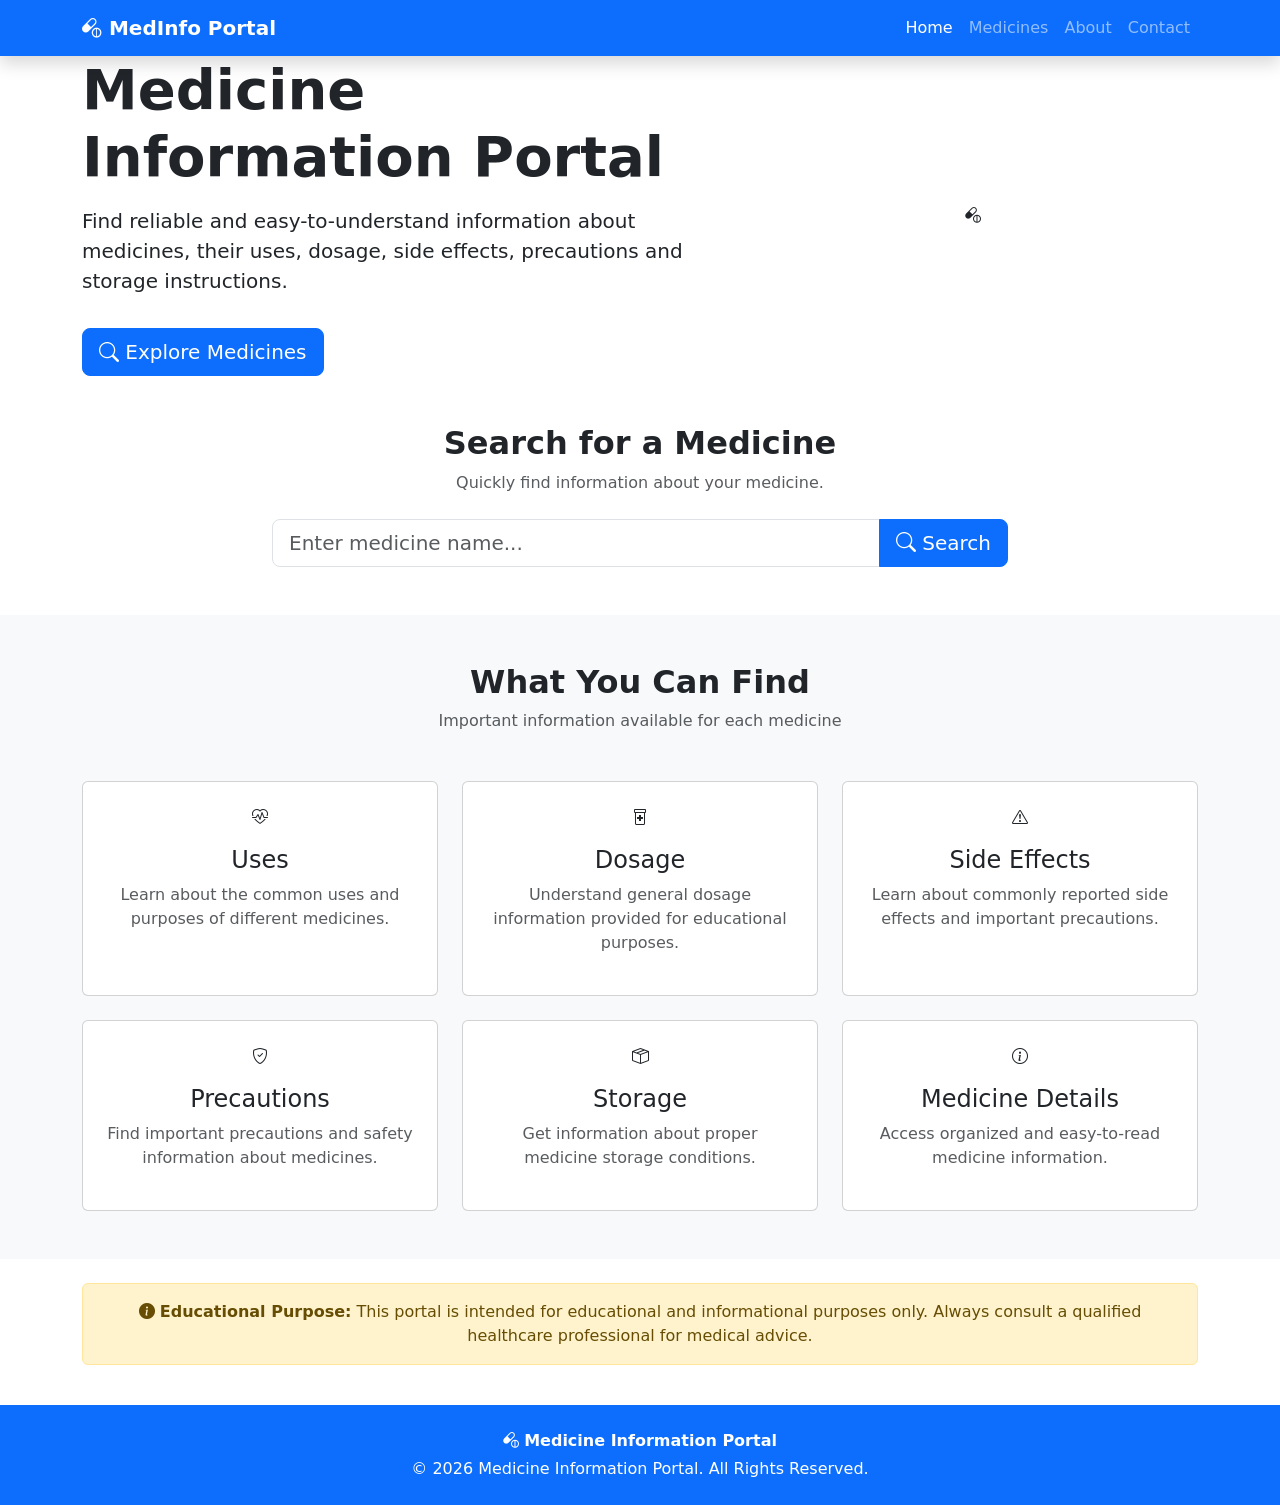
==== index.html @ e22f9d7f "Add initial HTML structure for Medicine Portal" ====
<!DOCTYPE html>
<html lang="en">
<head>
    <meta charset="UTF-8">
    <meta name="viewport" content="width=device-width, initial-scale=1.0">

    <title>Medicine Information Portal</title>

    <!-- Bootstrap CSS -->
    <link
        href="https://cdn.jsdelivr.net/npm/bootstrap@5.3.3/dist/css/bootstrap.min.css"
        rel="stylesheet">

    <!-- Bootstrap Icons -->
    <link
        rel="stylesheet"
        href="https://cdn.jsdelivr.net/npm/bootstrap-icons@1.11.3/font/bootstrap-icons.min.css">

    <!-- Custom CSS -->
    <link rel="stylesheet" href="css/style.css">
</head>

<body>

    <!-- ================= NAVBAR ================= -->
    <nav class="navbar navbar-expand-lg navbar-dark bg-primary shadow">
        <div class="container">

            <a class="navbar-brand fw-bold" href="index.html">
                <i class="bi bi-capsule-pill"></i>
                MedInfo Portal
            </a>

            <button
                class="navbar-toggler"
                type="button"
                data-bs-toggle="collapse"
                data-bs-target="#navbarMenu">

                <span class="navbar-toggler-icon"></span>
            </button>

            <div class="collapse navbar-collapse" id="navbarMenu">

                <ul class="navbar-nav ms-auto">

                    <li class="nav-item">
                        <a class="nav-link active" href="index.html">
                            Home
                        </a>
                    </li>

                    <li class="nav-item">
                        <a class="nav-link" href="medicines.html">
                            Medicines
                        </a>
                    </li>

                    <li class="nav-item">
                        <a class="nav-link" href="about.html">
                            About
                        </a>
                    </li>

                    <li class="nav-item">
                        <a class="nav-link" href="contact.html">
                            Contact
                        </a>
                    </li>

                </ul>
            </div>
        </div>
    </nav>


    <!-- ================= HERO SECTION ================= -->
    <section class="hero-section">
        <div class="container">

            <div class="row align-items-center">

                <div class="col-lg-7">

                    <h1 class="display-4 fw-bold">
                        Medicine Information Portal
                    </h1>

                    <p class="lead mt-3">
                        Find reliable and easy-to-understand information
                        about medicines, their uses, dosage, side effects,
                        precautions and storage instructions.
                    </p>

                    <a href="medicines.html" class="btn btn-primary btn-lg mt-3">
                        <i class="bi bi-search"></i>
                        Explore Medicines
                    </a>

                </div>

                <div class="col-lg-5 text-center mt-4 mt-lg-0">

                    <div class="medicine-icon">
                        <i class="bi bi-capsule-pill"></i>
                    </div>

                </div>

            </div>

        </div>
    </section>


    <!-- ================= SEARCH SECTION ================= -->
    <section class="search-section py-5">

        <div class="container">

            <div class="text-center mb-4">

                <h2 class="fw-bold">
                    Search for a Medicine
                </h2>

                <p class="text-muted">
                    Quickly find information about your medicine.
                </p>

            </div>

            <div class="row justify-content-center">

                <div class="col-md-8">

                    <div class="input-group input-group-lg">

                        <input
                            type="text"
                            id="medicineSearch"
                            class="form-control"
                            placeholder="Enter medicine name...">

                        <button
                            class="btn btn-primary"
                            onclick="searchMedicine()">

                            <i class="bi bi-search"></i>
                            Search

                        </button>

                    </div>

                </div>

            </div>

        </div>

    </section>


    <!-- ================= FEATURES ================= -->
    <section class="py-5 bg-light">

        <div class="container">

            <div class="text-center mb-5">

                <h2 class="fw-bold">
                    What You Can Find
                </h2>

                <p class="text-muted">
                    Important information available for each medicine
                </p>

            </div>


            <div class="row g-4">

                <!-- Uses -->
                <div class="col-md-4">

                    <div class="card feature-card h-100 text-center p-4">

                        <div class="feature-icon">
                            <i class="bi bi-heart-pulse"></i>
                        </div>

                        <h4 class="mt-3">
                            Uses
                        </h4>

                        <p class="text-muted">
                            Learn about the common uses and purposes
                            of different medicines.
                        </p>

                    </div>

                </div>


                <!-- Dosage -->
                <div class="col-md-4">

                    <div class="card feature-card h-100 text-center p-4">

                        <div class="feature-icon">
                            <i class="bi bi-prescription2"></i>
                        </div>

                        <h4 class="mt-3">
                            Dosage
                        </h4>

                        <p class="text-muted">
                            Understand general dosage information
                            provided for educational purposes.
                        </p>

                    </div>

                </div>


                <!-- Side Effects -->
                <div class="col-md-4">

                    <div class="card feature-card h-100 text-center p-4">

                        <div class="feature-icon">
                            <i class="bi bi-exclamation-triangle"></i>
                        </div>

                        <h4 class="mt-3">
                            Side Effects
                        </h4>

                        <p class="text-muted">
                            Learn about commonly reported side effects
                            and important precautions.
                        </p>

                    </div>

                </div>


                <!-- Precautions -->
                <div class="col-md-4">

                    <div class="card feature-card h-100 text-center p-4">

                        <div class="feature-icon">
                            <i class="bi bi-shield-check"></i>
                        </div>

                        <h4 class="mt-3">
                            Precautions
                        </h4>

                        <p class="text-muted">
                            Find important precautions and safety
                            information about medicines.
                        </p>

                    </div>

                </div>


                <!-- Storage -->
                <div class="col-md-4">

                    <div class="card feature-card h-100 text-center p-4">

                        <div class="feature-icon">
                            <i class="bi bi-box-seam"></i>
                        </div>

                        <h4 class="mt-3">
                            Storage
                        </h4>

                        <p class="text-muted">
                            Get information about proper medicine
                            storage conditions.
                        </p>

                    </div>

                </div>


                <!-- Information -->
                <div class="col-md-4">

                    <div class="card feature-card h-100 text-center p-4">

                        <div class="feature-icon">
                            <i class="bi bi-info-circle"></i>
                        </div>

                        <h4 class="mt-3">
                            Medicine Details
                        </h4>

                        <p class="text-muted">
                            Access organized and easy-to-read
                            medicine information.
                        </p>

                    </div>

                </div>

            </div>

        </div>

    </section>


    <!-- ================= DISCLAIMER ================= -->
    <section class="py-4">

        <div class="container">

            <div class="alert alert-warning text-center">

                <i class="bi bi-info-circle-fill"></i>

                <strong>Educational Purpose:</strong>
                This portal is intended for educational and informational
                purposes only. Always consult a qualified healthcare
                professional for medical advice.

            </div>

        </div>

    </section>


    <!-- ================= FOOTER ================= -->
    <footer class="bg-primary text-white text-center py-4">

        <div class="container">

            <p class="mb-1">
                <i class="bi bi-capsule-pill"></i>
                <strong>Medicine Information Portal</strong>
            </p>

            <p class="mb-0">
                © 2026 Medicine Information Portal. All Rights Reserved.
            </p>

        </div>

    </footer>


    <!-- Bootstrap JavaScript -->
    <script
        src="https://cdn.jsdelivr.net/npm/bootstrap@5.3.3/dist/js/bootstrap.bundle.min.js">
    </script>

    <!-- Custom JavaScript -->
    <script src="js/script.js"></script>

</body>
</html>
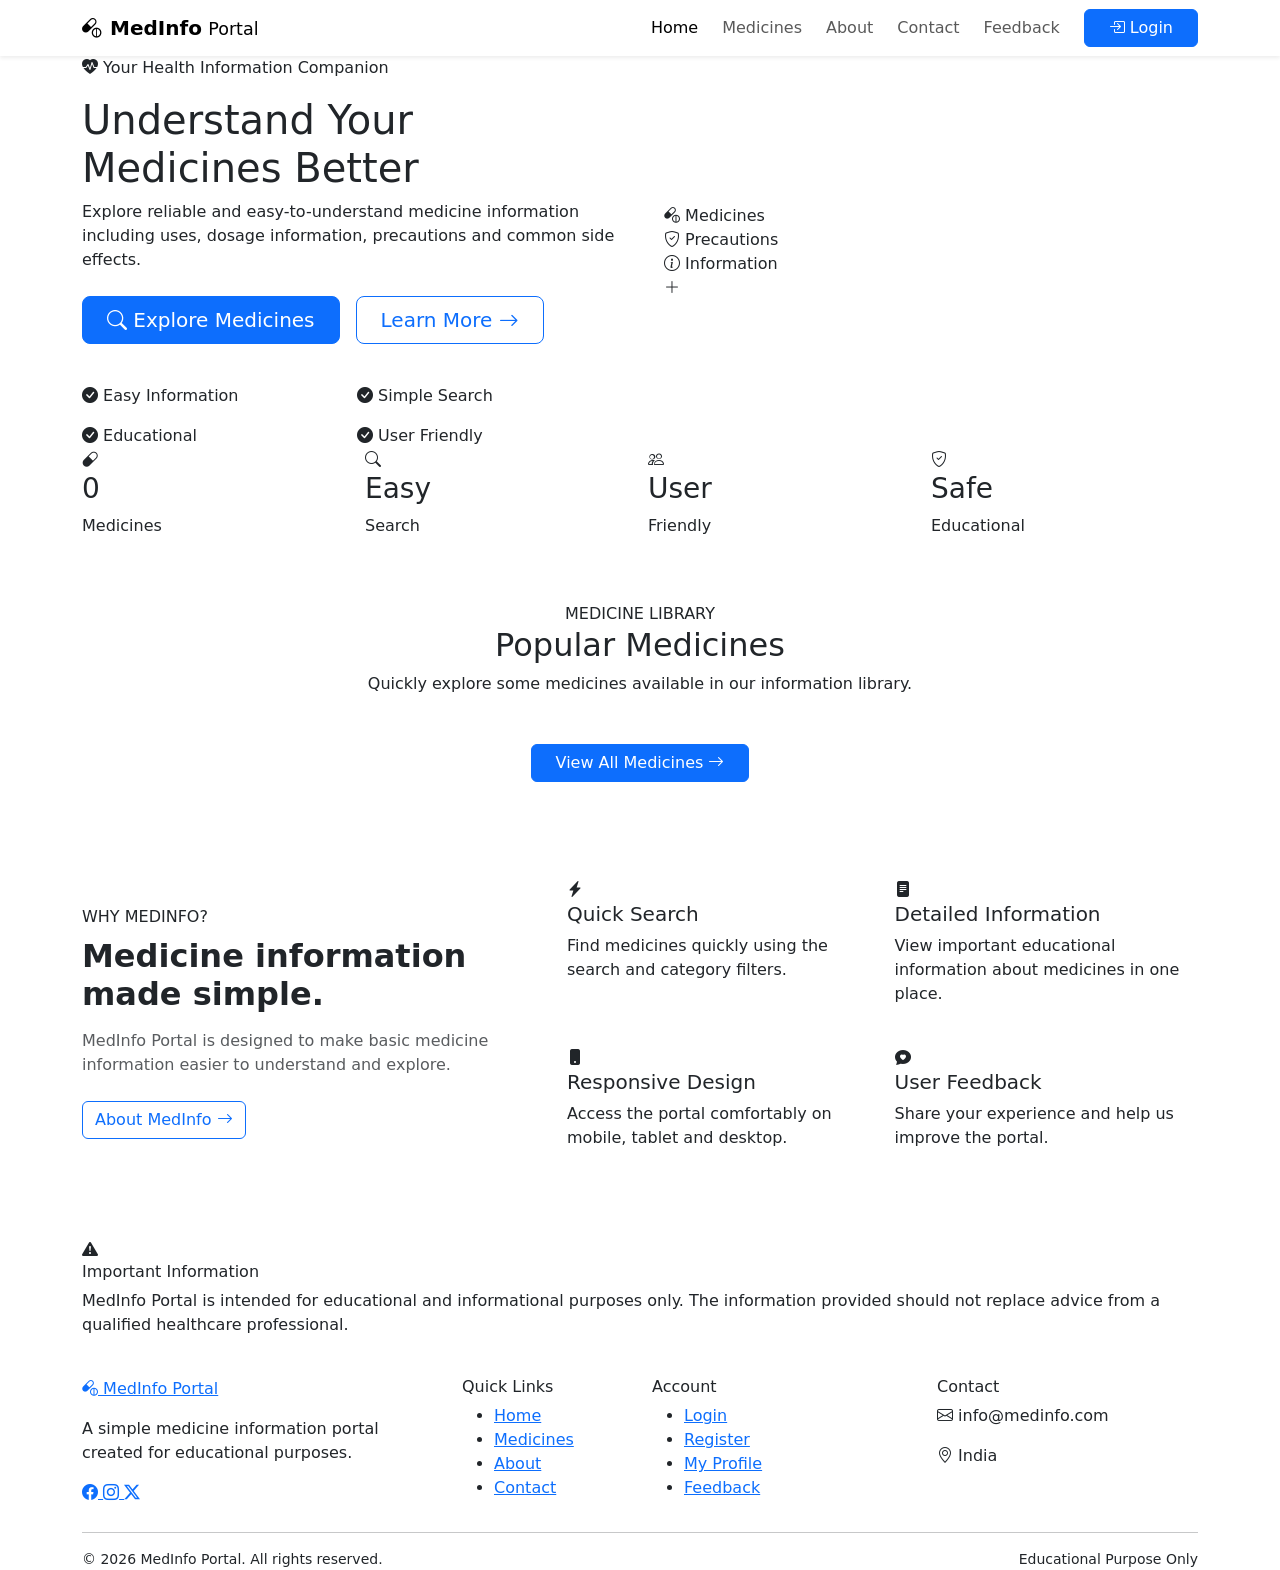
==== commit 61fd37b9: "Update index.html" ====
--- a/index.html
+++ b/index.html
@@ -1,378 +1,1126 @@
 <!DOCTYPE html>
 <html lang="en">
+
 <head>
+
     <meta charset="UTF-8">
-    <meta name="viewport" content="width=device-width, initial-scale=1.0">
-
-    <title>Medicine Information Portal</title>
+
+    <meta name="viewport"
+          content="width=device-width, initial-scale=1.0">
+
+    <meta name="description"
+          content="MedInfo Portal - Medicine Information Portal">
+
+    <title>MedInfo Portal - Medicine Information</title>
+
 
     <!-- Bootstrap CSS -->
+
     <link
         href="https://cdn.jsdelivr.net/npm/bootstrap@5.3.3/dist/css/bootstrap.min.css"
         rel="stylesheet">
 
+
     <!-- Bootstrap Icons -->
+
     <link
         rel="stylesheet"
         href="https://cdn.jsdelivr.net/npm/bootstrap-icons@1.11.3/font/bootstrap-icons.min.css">
 
-    <!-- Custom CSS -->
-    <link rel="stylesheet" href="css/style.css">
+
+    <!-- Google Font -->
+
+    <link
+        rel="preconnect"
+        href="https://fonts.googleapis.com">
+
+    <link
+        rel="preconnect"
+        href="https://fonts.gstatic.com"
+        crossorigin>
+
+    <link
+        href="https://fonts.googleapis.com/css2?family=Poppins:wght@300;400;500;600;700&display=swap"
+        rel="stylesheet">
+
+
+    <!-- Website CSS -->
+
+    <link
+        rel="stylesheet"
+        href="css/style.css">
+
 </head>
 
+
 <body>
 
-    <!-- ================= NAVBAR ================= -->
-    <nav class="navbar navbar-expand-lg navbar-dark bg-primary shadow">
-        <div class="container">
-
-            <a class="navbar-brand fw-bold" href="index.html">
+
+<!-- ==================================================
+     NAVBAR
+================================================== -->
+
+<nav
+    class="navbar navbar-expand-lg navbar-light bg-white sticky-top shadow-sm">
+
+    <div class="container">
+
+
+        <!-- Logo -->
+
+        <a
+            class="navbar-brand d-flex align-items-center gap-2"
+            href="index.html">
+
+            <span class="brand-icon">
+
                 <i class="bi bi-capsule-pill"></i>
-                MedInfo Portal
+
+            </span>
+
+            <span>
+
+                <strong>MedInfo</strong>
+                <small>Portal</small>
+
+            </span>
+
+        </a>
+
+
+        <!-- Mobile Button -->
+
+        <button
+            class="navbar-toggler"
+            type="button"
+            data-bs-toggle="collapse"
+            data-bs-target="#mainNavbar"
+            aria-controls="mainNavbar"
+            aria-expanded="false"
+            aria-label="Toggle navigation">
+
+            <span class="navbar-toggler-icon"></span>
+
+        </button>
+
+
+        <!-- Navigation -->
+
+        <div
+            class="collapse navbar-collapse"
+            id="mainNavbar">
+
+            <ul class="navbar-nav ms-auto align-items-lg-center gap-lg-2">
+
+
+                <li class="nav-item">
+
+                    <a
+                        class="nav-link active"
+                        href="index.html">
+
+                        Home
+
+                    </a>
+
+                </li>
+
+
+                <li class="nav-item">
+
+                    <a
+                        class="nav-link"
+                        href="medicines.html">
+
+                        Medicines
+
+                    </a>
+
+                </li>
+
+
+                <li class="nav-item">
+
+                    <a
+                        class="nav-link"
+                        href="about.html">
+
+                        About
+
+                    </a>
+
+                </li>
+
+
+                <li class="nav-item">
+
+                    <a
+                        class="nav-link"
+                        href="contact.html">
+
+                        Contact
+
+                    </a>
+
+                </li>
+
+
+                <li class="nav-item">
+
+                    <a
+                        class="nav-link"
+                        href="feedback.html">
+
+                        Feedback
+
+                    </a>
+
+                </li>
+
+
+                <li class="nav-item ms-lg-2">
+
+                    <a
+                        class="btn btn-primary px-4"
+                        href="login.html">
+
+                        <i class="bi bi-box-arrow-in-right"></i>
+
+                        Login
+
+                    </a>
+
+                </li>
+
+
+            </ul>
+
+        </div>
+
+    </div>
+
+</nav>
+
+
+
+<!-- ==================================================
+     HERO SECTION
+================================================== -->
+
+<section class="hero-section">
+
+    <div class="container">
+
+        <div class="row align-items-center g-5">
+
+
+            <!-- Hero Text -->
+
+            <div class="col-lg-6">
+
+
+                <span class="hero-badge">
+
+                    <i class="bi bi-heart-pulse-fill"></i>
+
+                    Your Health Information Companion
+
+                </span>
+
+
+                <h1 class="hero-title mt-3">
+
+                    Understand Your
+                    <span>Medicines</span>
+                    Better
+
+                </h1>
+
+
+                <p class="hero-text">
+
+                    Explore reliable and easy-to-understand
+                    medicine information including uses,
+                    dosage information, precautions and
+                    common side effects.
+
+                </p>
+
+
+                <div
+                    class="d-flex flex-wrap gap-3 mt-4">
+
+                    <a
+                        href="medicines.html"
+                        class="btn btn-primary btn-lg px-4">
+
+                        <i class="bi bi-search"></i>
+
+                        Explore Medicines
+
+                    </a>
+
+
+                    <a
+                        href="about.html"
+                        class="btn btn-outline-primary btn-lg px-4">
+
+                        Learn More
+
+                        <i class="bi bi-arrow-right"></i>
+
+                    </a>
+
+                </div>
+
+
+                <!-- Small Features -->
+
+                <div
+                    class="row mt-4 g-3">
+
+
+                    <div class="col-6">
+
+                        <div class="hero-feature">
+
+                            <i class="bi bi-check-circle-fill"></i>
+
+                            Easy Information
+
+                        </div>
+
+                    </div>
+
+
+                    <div class="col-6">
+
+                        <div class="hero-feature">
+
+                            <i class="bi bi-check-circle-fill"></i>
+
+                            Simple Search
+
+                        </div>
+
+                    </div>
+
+
+                    <div class="col-6">
+
+                        <div class="hero-feature">
+
+                            <i class="bi bi-check-circle-fill"></i>
+
+                            Educational
+
+                        </div>
+
+                    </div>
+
+
+                    <div class="col-6">
+
+                        <div class="hero-feature">
+
+                            <i class="bi bi-check-circle-fill"></i>
+
+                            User Friendly
+
+                        </div>
+
+                    </div>
+
+
+                </div>
+
+            </div>
+
+
+
+            <!-- Hero Visual -->
+
+            <div class="col-lg-6">
+
+
+                <div class="hero-visual">
+
+
+                    <div class="medicine-illustration">
+
+
+                        <div class="floating-card card-one">
+
+                            <i
+                                class="bi bi-capsule-pill">
+                            </i>
+
+                            <span>
+
+                                Medicines
+
+                            </span>
+
+                        </div>
+
+
+                        <div class="floating-card card-two">
+
+                            <i
+                                class="bi bi-shield-check">
+                            </i>
+
+                            <span>
+
+                                Precautions
+
+                            </span>
+
+                        </div>
+
+
+                        <div class="floating-card card-three">
+
+                            <i
+                                class="bi bi-info-circle">
+                            </i>
+
+                            <span>
+
+                                Information
+
+                            </span>
+
+                        </div>
+
+
+                        <div class="main-pill">
+
+                            <div class="pill-left"></div>
+
+                            <div class="pill-right"></div>
+
+                        </div>
+
+
+                        <div class="medical-cross">
+
+                            <i class="bi bi-plus-lg"></i>
+
+                        </div>
+
+
+                    </div>
+
+                </div>
+
+            </div>
+
+
+        </div>
+
+    </div>
+
+</section>
+
+
+
+<!-- ==================================================
+     STATS SECTION
+================================================== -->
+
+<section class="stats-section">
+
+    <div class="container">
+
+        <div class="row g-3">
+
+
+            <div class="col-6 col-lg-3">
+
+                <div class="stat-card">
+
+                    <div class="stat-icon">
+
+                        <i class="bi bi-capsule"></i>
+
+                    </div>
+
+                    <h3 id="homeMedicineCount">
+
+                        0
+
+                    </h3>
+
+                    <p>
+
+                        Medicines
+
+                    </p>
+
+                </div>
+
+            </div>
+
+
+            <div class="col-6 col-lg-3">
+
+                <div class="stat-card">
+
+                    <div class="stat-icon">
+
+                        <i class="bi bi-search"></i>
+
+                    </div>
+
+                    <h3>
+
+                        Easy
+
+                    </h3>
+
+                    <p>
+
+                        Search
+
+                    </p>
+
+                </div>
+
+            </div>
+
+
+            <div class="col-6 col-lg-3">
+
+                <div class="stat-card">
+
+                    <div class="stat-icon">
+
+                        <i class="bi bi-people"></i>
+
+                    </div>
+
+                    <h3>
+
+                        User
+
+                    </h3>
+
+                    <p>
+
+                        Friendly
+
+                    </p>
+
+                </div>
+
+            </div>
+
+
+            <div class="col-6 col-lg-3">
+
+                <div class="stat-card">
+
+                    <div class="stat-icon">
+
+                        <i class="bi bi-shield-check"></i>
+
+                    </div>
+
+                    <h3>
+
+                        Safe
+
+                    </h3>
+
+                    <p>
+
+                        Educational
+
+                    </p>
+
+                </div>
+
+            </div>
+
+
+        </div>
+
+    </div>
+
+</section>
+
+
+
+<!-- ==================================================
+     POPULAR MEDICINES
+================================================== -->
+
+<section class="py-5">
+
+    <div class="container">
+
+
+        <div
+            class="section-heading text-center mb-5">
+
+            <span class="section-label">
+
+                MEDICINE LIBRARY
+
+            </span>
+
+            <h2>
+
+                Popular Medicines
+
+            </h2>
+
+            <p>
+
+                Quickly explore some medicines
+                available in our information library.
+
+            </p>
+
+        </div>
+
+
+        <div
+            class="row g-4"
+            id="popularMedicineContainer">
+
+
+            <!-- Medicine cards are loaded by JS -->
+
+
+        </div>
+
+
+        <div class="text-center mt-4">
+
+            <a
+                href="medicines.html"
+                class="btn btn-primary px-4">
+
+                View All Medicines
+
+                <i class="bi bi-arrow-right"></i>
+
             </a>
 
-            <button
-                class="navbar-toggler"
-                type="button"
-                data-bs-toggle="collapse"
-                data-bs-target="#navbarMenu">
-
-                <span class="navbar-toggler-icon"></span>
-            </button>
-
-            <div class="collapse navbar-collapse" id="navbarMenu">
-
-                <ul class="navbar-nav ms-auto">
-
-                    <li class="nav-item">
-                        <a class="nav-link active" href="index.html">
+        </div>
+
+    </div>
+
+</section>
+
+
+
+<!-- ==================================================
+     WHY MEDINFO
+================================================== -->
+
+<section class="why-section py-5">
+
+    <div class="container">
+
+
+        <div
+            class="row align-items-center g-5">
+
+
+            <div class="col-lg-5">
+
+
+                <span class="section-label">
+
+                    WHY MEDINFO?
+
+                </span>
+
+
+                <h2 class="fw-bold mt-2">
+
+                    Medicine information
+                    made simple.
+
+                </h2>
+
+
+                <p class="text-muted mt-3">
+
+                    MedInfo Portal is designed to make
+                    basic medicine information easier
+                    to understand and explore.
+
+                </p>
+
+
+                <a
+                    href="about.html"
+                    class="btn btn-outline-primary mt-2">
+
+                    About MedInfo
+
+                    <i class="bi bi-arrow-right"></i>
+
+                </a>
+
+            </div>
+
+
+
+            <div class="col-lg-7">
+
+
+                <div class="row g-4">
+
+
+                    <div class="col-md-6">
+
+                        <div class="feature-card">
+
+                            <div class="feature-icon">
+
+                                <i
+                                    class="bi bi-lightning-charge-fill">
+                                </i>
+
+                            </div>
+
+                            <h5>
+
+                                Quick Search
+
+                            </h5>
+
+                            <p>
+
+                                Find medicines quickly
+                                using the search and
+                                category filters.
+
+                            </p>
+
+                        </div>
+
+                    </div>
+
+
+                    <div class="col-md-6">
+
+                        <div class="feature-card">
+
+                            <div class="feature-icon">
+
+                                <i
+                                    class="bi bi-file-text-fill">
+                                </i>
+
+                            </div>
+
+                            <h5>
+
+                                Detailed Information
+
+                            </h5>
+
+                            <p>
+
+                                View important educational
+                                information about medicines
+                                in one place.
+
+                            </p>
+
+                        </div>
+
+                    </div>
+
+
+                    <div class="col-md-6">
+
+                        <div class="feature-card">
+
+                            <div class="feature-icon">
+
+                                <i
+                                    class="bi bi-phone-fill">
+                                </i>
+
+                            </div>
+
+                            <h5>
+
+                                Responsive Design
+
+                            </h5>
+
+                            <p>
+
+                                Access the portal comfortably
+                                on mobile, tablet and desktop.
+
+                            </p>
+
+                        </div>
+
+                    </div>
+
+
+                    <div class="col-md-6">
+
+                        <div class="feature-card">
+
+                            <div class="feature-icon">
+
+                                <i
+                                    class="bi bi-chat-heart-fill">
+                                </i>
+
+                            </div>
+
+                            <h5>
+
+                                User Feedback
+
+                            </h5>
+
+                            <p>
+
+                                Share your experience and
+                                help us improve the portal.
+
+                            </p>
+
+                        </div>
+
+                    </div>
+
+
+                </div>
+
+            </div>
+
+
+        </div>
+
+    </div>
+
+</section>
+
+
+
+<!-- ==================================================
+     DISCLAIMER
+================================================== -->
+
+<section class="container py-4">
+
+    <div class="medical-disclaimer">
+
+
+        <div class="disclaimer-icon">
+
+            <i
+                class="bi bi-exclamation-triangle-fill">
+            </i>
+
+        </div>
+
+
+        <div>
+
+            <h6>
+
+                Important Information
+
+            </h6>
+
+            <p>
+
+                MedInfo Portal is intended for
+                educational and informational purposes
+                only. The information provided should
+                not replace advice from a qualified
+                healthcare professional.
+
+            </p>
+
+        </div>
+
+
+    </div>
+
+</section>
+
+
+
+<!-- ==================================================
+     FOOTER
+================================================== -->
+
+<footer class="footer-section">
+
+    <div class="container">
+
+
+        <div class="row g-4">
+
+
+            <!-- About -->
+
+            <div class="col-lg-4">
+
+
+                <a
+                    href="index.html"
+                    class="footer-brand">
+
+                    <i class="bi bi-capsule-pill"></i>
+
+                    MedInfo Portal
+
+                </a>
+
+
+                <p class="mt-3">
+
+                    A simple medicine information portal
+                    created for educational purposes.
+
+                </p>
+
+
+                <div class="social-links">
+
+                    <a href="#"
+                       aria-label="Facebook">
+
+                        <i class="bi bi-facebook"></i>
+
+                    </a>
+
+                    <a href="#"
+                       aria-label="Instagram">
+
+                        <i class="bi bi-instagram"></i>
+
+                    </a>
+
+                    <a href="#"
+                       aria-label="Twitter">
+
+                        <i class="bi bi-twitter-x"></i>
+
+                    </a>
+
+                </div>
+
+            </div>
+
+
+
+            <!-- Quick Links -->
+
+            <div class="col-6 col-lg-2">
+
+                <h6>
+
+                    Quick Links
+
+                </h6>
+
+
+                <ul class="footer-links">
+
+                    <li>
+
+                        <a href="index.html">
                             Home
                         </a>
+
                     </li>
 
-                    <li class="nav-item">
-                        <a class="nav-link" href="medicines.html">
+                    <li>
+
+                        <a href="medicines.html">
                             Medicines
                         </a>
+
                     </li>
 
-                    <li class="nav-item">
-                        <a class="nav-link" href="about.html">
+                    <li>
+
+                        <a href="about.html">
                             About
                         </a>
+
                     </li>
 
-                    <li class="nav-item">
-                        <a class="nav-link" href="contact.html">
+                    <li>
+
+                        <a href="contact.html">
                             Contact
                         </a>
+
                     </li>
 
                 </ul>
+
             </div>
+
+
+
+            <!-- Account -->
+
+            <div class="col-6 col-lg-3">
+
+                <h6>
+
+                    Account
+
+                </h6>
+
+
+                <ul class="footer-links">
+
+                    <li>
+
+                        <a href="login.html">
+                            Login
+                        </a>
+
+                    </li>
+
+                    <li>
+
+                        <a href="register.html">
+                            Register
+                        </a>
+
+                    </li>
+
+                    <li>
+
+                        <a href="profile.html">
+                            My Profile
+                        </a>
+
+                    </li>
+
+                    <li>
+
+                        <a href="feedback.html">
+                            Feedback
+                        </a>
+
+                    </li>
+
+                </ul>
+
+            </div>
+
+
+
+            <!-- Contact -->
+
+            <div class="col-lg-3">
+
+                <h6>
+
+                    Contact
+
+                </h6>
+
+
+                <p class="footer-contact">
+
+                    <i class="bi bi-envelope"></i>
+
+                    info@medinfo.com
+
+                </p>
+
+
+                <p class="footer-contact">
+
+                    <i class="bi bi-geo-alt"></i>
+
+                    India
+
+                </p>
+
+            </div>
+
+
         </div>
-    </nav>
-
-
-    <!-- ================= HERO SECTION ================= -->
-    <section class="hero-section">
-        <div class="container">
-
-            <div class="row align-items-center">
-
-                <div class="col-lg-7">
-
-                    <h1 class="display-4 fw-bold">
-                        Medicine Information Portal
-                    </h1>
-
-                    <p class="lead mt-3">
-                        Find reliable and easy-to-understand information
-                        about medicines, their uses, dosage, side effects,
-                        precautions and storage instructions.
-                    </p>
-
-                    <a href="medicines.html" class="btn btn-primary btn-lg mt-3">
-                        <i class="bi bi-search"></i>
-                        Explore Medicines
-                    </a>
-
-                </div>
-
-                <div class="col-lg-5 text-center mt-4 mt-lg-0">
-
-                    <div class="medicine-icon">
-                        <i class="bi bi-capsule-pill"></i>
-                    </div>
-
-                </div>
-
-            </div>
+
+
+        <hr>
+
+
+        <div
+            class="d-flex flex-column
+                   flex-md-row
+                   justify-content-between
+                   gap-2">
+
+
+            <small>
+
+                © 2026 MedInfo Portal.
+                All rights reserved.
+
+            </small>
+
+
+            <small>
+
+                Educational Purpose Only
+
+            </small>
+
 
         </div>
-    </section>
-
-
-    <!-- ================= SEARCH SECTION ================= -->
-    <section class="search-section py-5">
-
-        <div class="container">
-
-            <div class="text-center mb-4">
-
-                <h2 class="fw-bold">
-                    Search for a Medicine
-                </h2>
-
-                <p class="text-muted">
-                    Quickly find information about your medicine.
-                </p>
-
-            </div>
-
-            <div class="row justify-content-center">
-
-                <div class="col-md-8">
-
-                    <div class="input-group input-group-lg">
-
-                        <input
-                            type="text"
-                            id="medicineSearch"
-                            class="form-control"
-                            placeholder="Enter medicine name...">
-
-                        <button
-                            class="btn btn-primary"
-                            onclick="searchMedicine()">
-
-                            <i class="bi bi-search"></i>
-                            Search
-
-                        </button>
-
-                    </div>
-
-                </div>
-
-            </div>
-
-        </div>
-
-    </section>
-
-
-    <!-- ================= FEATURES ================= -->
-    <section class="py-5 bg-light">
-
-        <div class="container">
-
-            <div class="text-center mb-5">
-
-                <h2 class="fw-bold">
-                    What You Can Find
-                </h2>
-
-                <p class="text-muted">
-                    Important information available for each medicine
-                </p>
-
-            </div>
-
-
-            <div class="row g-4">
-
-                <!-- Uses -->
-                <div class="col-md-4">
-
-                    <div class="card feature-card h-100 text-center p-4">
-
-                        <div class="feature-icon">
-                            <i class="bi bi-heart-pulse"></i>
-                        </div>
-
-                        <h4 class="mt-3">
-                            Uses
-                        </h4>
-
-                        <p class="text-muted">
-                            Learn about the common uses and purposes
-                            of different medicines.
-                        </p>
-
-                    </div>
-
-                </div>
-
-
-                <!-- Dosage -->
-                <div class="col-md-4">
-
-                    <div class="card feature-card h-100 text-center p-4">
-
-                        <div class="feature-icon">
-                            <i class="bi bi-prescription2"></i>
-                        </div>
-
-                        <h4 class="mt-3">
-                            Dosage
-                        </h4>
-
-                        <p class="text-muted">
-                            Understand general dosage information
-                            provided for educational purposes.
-                        </p>
-
-                    </div>
-
-                </div>
-
-
-                <!-- Side Effects -->
-                <div class="col-md-4">
-
-                    <div class="card feature-card h-100 text-center p-4">
-
-                        <div class="feature-icon">
-                            <i class="bi bi-exclamation-triangle"></i>
-                        </div>
-
-                        <h4 class="mt-3">
-                            Side Effects
-                        </h4>
-
-                        <p class="text-muted">
-                            Learn about commonly reported side effects
-                            and important precautions.
-                        </p>
-
-                    </div>
-
-                </div>
-
-
-                <!-- Precautions -->
-                <div class="col-md-4">
-
-                    <div class="card feature-card h-100 text-center p-4">
-
-                        <div class="feature-icon">
-                            <i class="bi bi-shield-check"></i>
-                        </div>
-
-                        <h4 class="mt-3">
-                            Precautions
-                        </h4>
-
-                        <p class="text-muted">
-                            Find important precautions and safety
-                            information about medicines.
-                        </p>
-
-                    </div>
-
-                </div>
-
-
-                <!-- Storage -->
-                <div class="col-md-4">
-
-                    <div class="card feature-card h-100 text-center p-4">
-
-                        <div class="feature-icon">
-                            <i class="bi bi-box-seam"></i>
-                        </div>
-
-                        <h4 class="mt-3">
-                            Storage
-                        </h4>
-
-                        <p class="text-muted">
-                            Get information about proper medicine
-                            storage conditions.
-                        </p>
-
-                    </div>
-
-                </div>
-
-
-                <!-- Information -->
-                <div class="col-md-4">
-
-                    <div class="card feature-card h-100 text-center p-4">
-
-                        <div class="feature-icon">
-                            <i class="bi bi-info-circle"></i>
-                        </div>
-
-                        <h4 class="mt-3">
-                            Medicine Details
-                        </h4>
-
-                        <p class="text-muted">
-                            Access organized and easy-to-read
-                            medicine information.
-                        </p>
-
-                    </div>
-
-                </div>
-
-            </div>
-
-        </div>
-
-    </section>
-
-
-    <!-- ================= DISCLAIMER ================= -->
-    <section class="py-4">
-
-        <div class="container">
-
-            <div class="alert alert-warning text-center">
-
-                <i class="bi bi-info-circle-fill"></i>
-
-                <strong>Educational Purpose:</strong>
-                This portal is intended for educational and informational
-                purposes only. Always consult a qualified healthcare
-                professional for medical advice.
-
-            </div>
-
-        </div>
-
-    </section>
-
-
-    <!-- ================= FOOTER ================= -->
-    <footer class="bg-primary text-white text-center py-4">
-
-        <div class="container">
-
-            <p class="mb-1">
-                <i class="bi bi-capsule-pill"></i>
-                <strong>Medicine Information Portal</strong>
-            </p>
-
-            <p class="mb-0">
-                © 2026 Medicine Information Portal. All Rights Reserved.
-            </p>
-
-        </div>
-
-    </footer>
-
-
-    <!-- Bootstrap JavaScript -->
-    <script
-        src="https://cdn.jsdelivr.net/npm/bootstrap@5.3.3/dist/js/bootstrap.bundle.min.js">
-    </script>
-
-    <!-- Custom JavaScript -->
-    <script src="js/script.js"></script>
+
+    </div>
+
+</footer>
+
+
+
+<!-- ==================================================
+     BOOTSTRAP JS
+================================================== -->
+
+<script
+    src="https://cdn.jsdelivr.net/npm/bootstrap@5.3.3/dist/js/bootstrap.bundle.min.js">
+</script>
+
+
+<!-- ==================================================
+     MEDICINE DATA
+================================================== -->
+
+<script src="js/medicines-data.js"></script>
+
+
+<!-- ==================================================
+     WEBSITE SCRIPT
+================================================== -->
+
+<script src="js/script.js"></script>
+
+
+<!-- ==================================================
+     HOME PAGE MEDICINES
+================================================== -->
+
+<script src="js/medicine-app.js"></script>
+
 
 </body>
+
 </html>
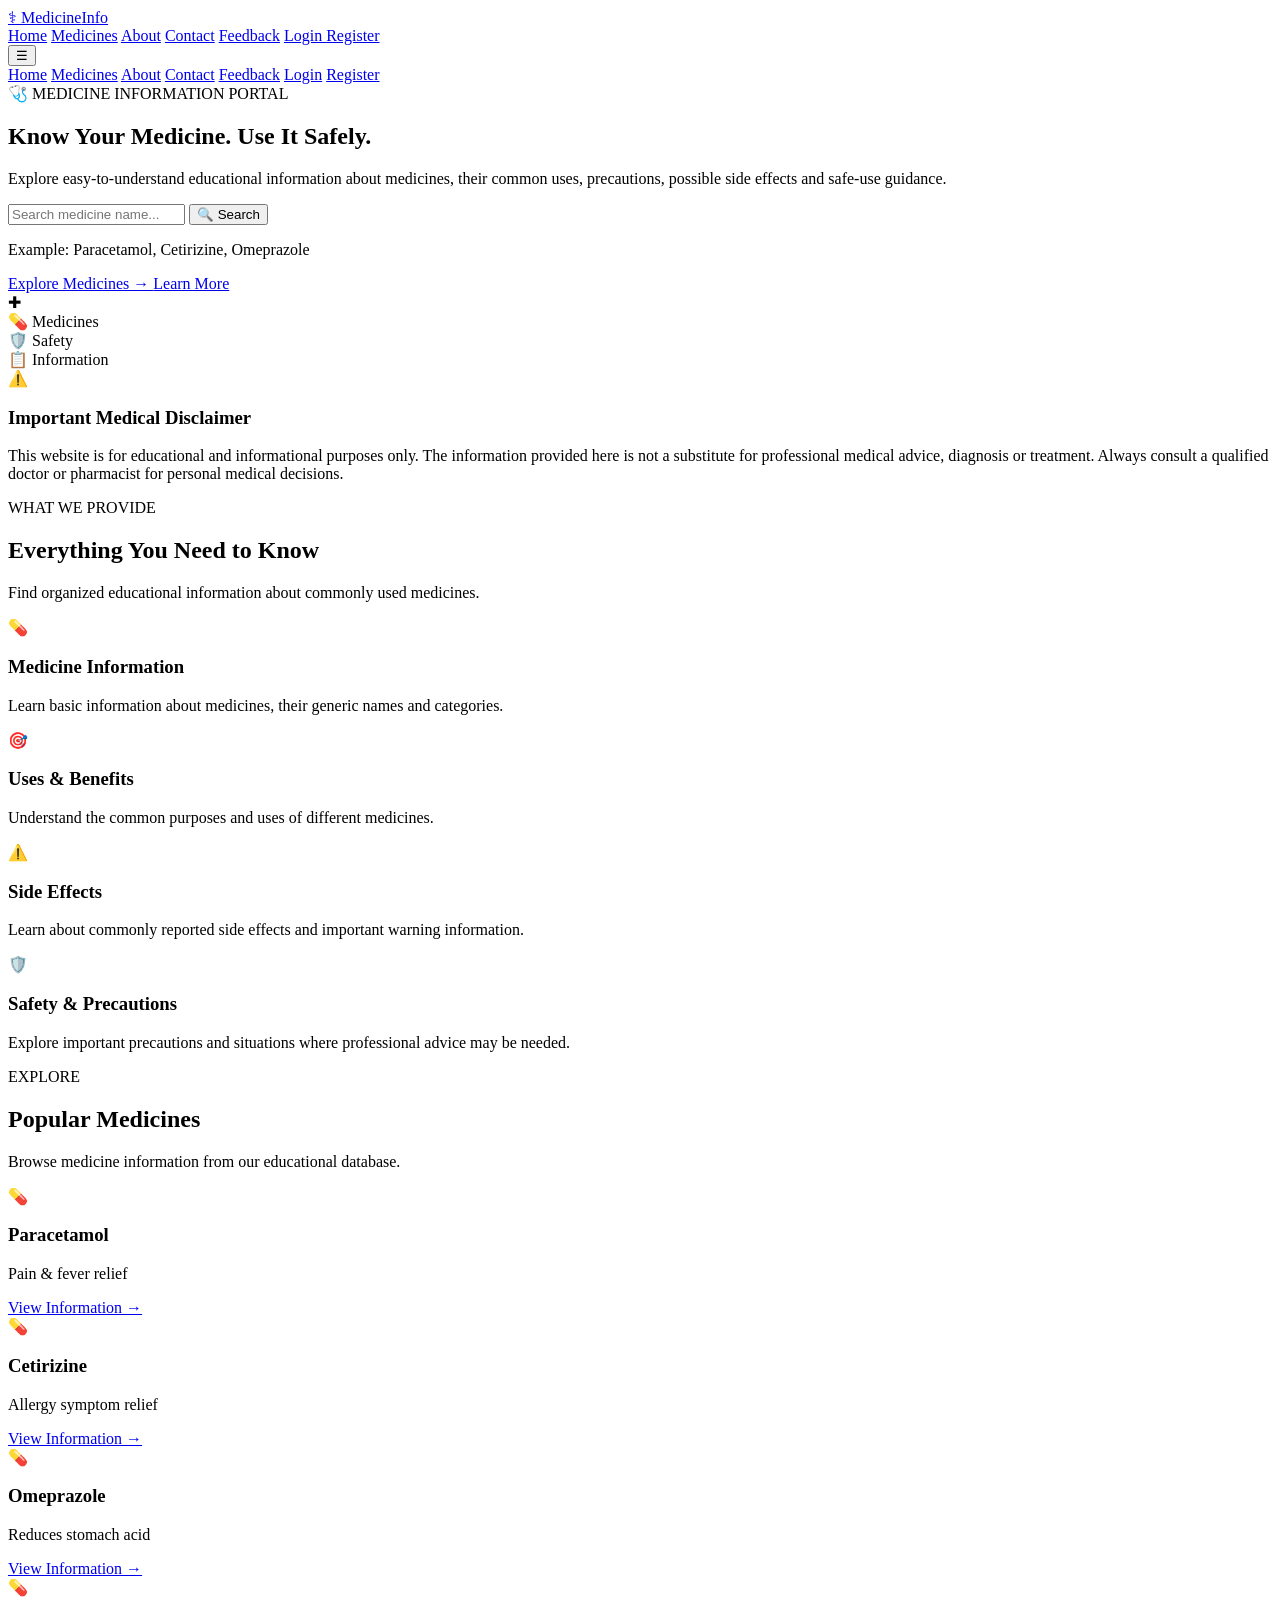
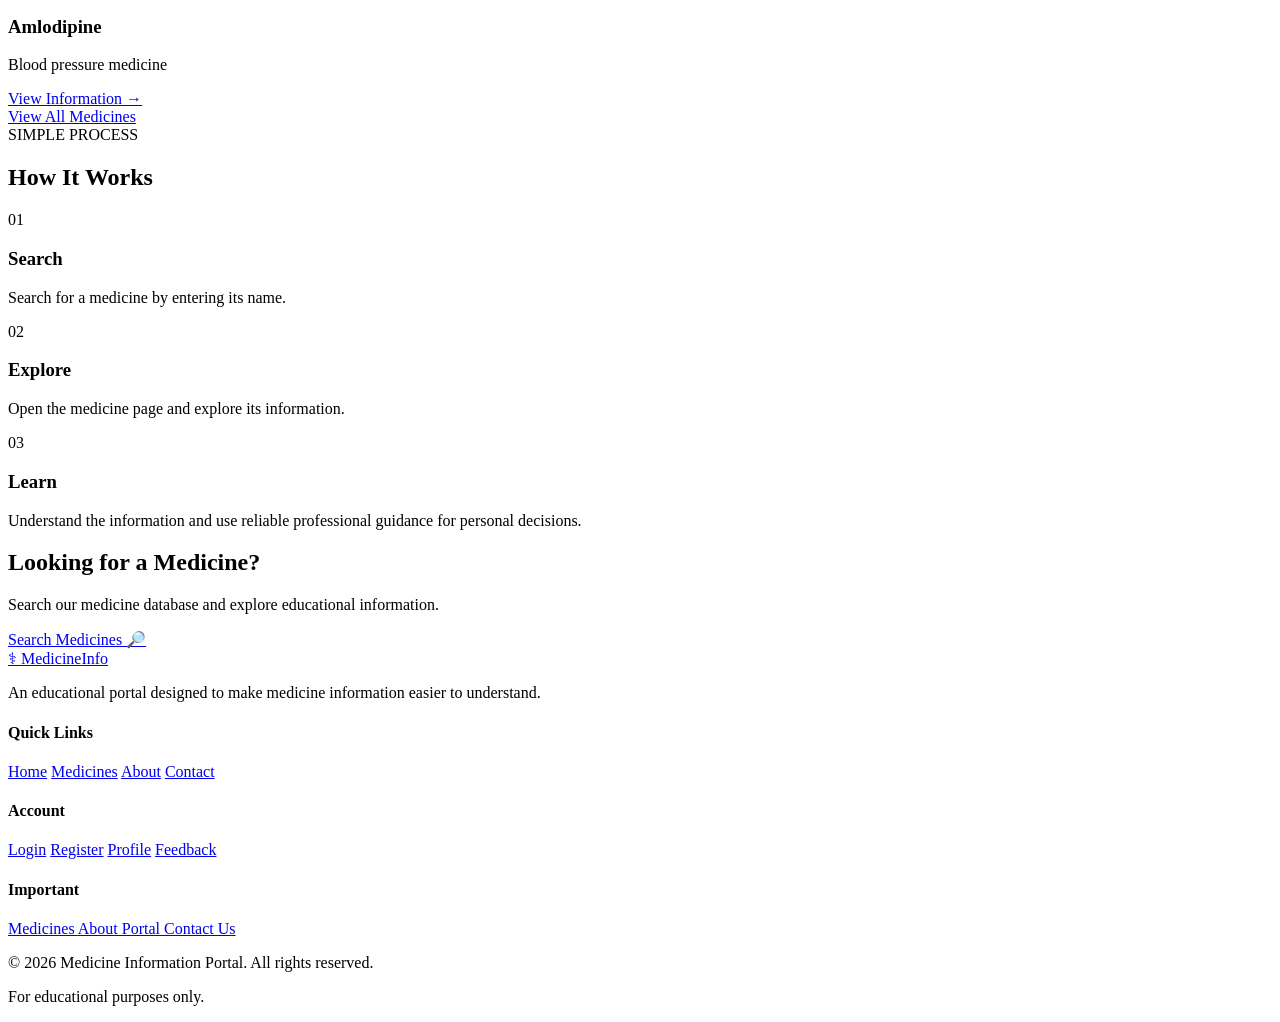
==== commit 3f82ecf7: "Update index.html" ====
--- a/index.html
+++ b/index.html
@@ -2,1124 +2,718 @@
 <html lang="en">
 
 <head>
-
     <meta charset="UTF-8">
-
-    <meta name="viewport"
-          content="width=device-width, initial-scale=1.0">
+    <meta name="viewport" content="width=device-width, initial-scale=1.0">
+
+    <title>Medicine Information Portal</title>
 
     <meta name="description"
-          content="MedInfo Portal - Medicine Information Portal">
-
-    <title>MedInfo Portal - Medicine Information</title>
-
-
-    <!-- Bootstrap CSS -->
-
-    <link
-        href="https://cdn.jsdelivr.net/npm/bootstrap@5.3.3/dist/css/bootstrap.min.css"
-        rel="stylesheet">
-
-
-    <!-- Bootstrap Icons -->
-
-    <link
-        rel="stylesheet"
-        href="https://cdn.jsdelivr.net/npm/bootstrap-icons@1.11.3/font/bootstrap-icons.min.css">
-
-
-    <!-- Google Font -->
-
-    <link
-        rel="preconnect"
-        href="https://fonts.googleapis.com">
-
-    <link
-        rel="preconnect"
-        href="https://fonts.gstatic.com"
-        crossorigin>
-
-    <link
-        href="https://fonts.googleapis.com/css2?family=Poppins:wght@300;400;500;600;700&display=swap"
-        rel="stylesheet">
-
-
-    <!-- Website CSS -->
-
-    <link
-        rel="stylesheet"
-        href="css/style.css">
-
+        content="Medicine Information Portal - Learn about medicines, their uses, precautions, side effects and safe-use information.">
+
+    <link rel="stylesheet" href="css/style.css">
 </head>
 
-
 <body>
 
-
-<!-- ==================================================
-     NAVBAR
-================================================== -->
-
-<nav
-    class="navbar navbar-expand-lg navbar-light bg-white sticky-top shadow-sm">
-
-    <div class="container">
-
-
-        <!-- Logo -->
-
-        <a
-            class="navbar-brand d-flex align-items-center gap-2"
-            href="index.html">
-
-            <span class="brand-icon">
-
-                <i class="bi bi-capsule-pill"></i>
-
-            </span>
-
-            <span>
-
-                <strong>MedInfo</strong>
-                <small>Portal</small>
-
-            </span>
-
-        </a>
-
-
-        <!-- Mobile Button -->
-
-        <button
-            class="navbar-toggler"
-            type="button"
-            data-bs-toggle="collapse"
-            data-bs-target="#mainNavbar"
-            aria-controls="mainNavbar"
-            aria-expanded="false"
-            aria-label="Toggle navigation">
-
-            <span class="navbar-toggler-icon"></span>
-
-        </button>
-
-
-        <!-- Navigation -->
-
-        <div
-            class="collapse navbar-collapse"
-            id="mainNavbar">
-
-            <ul class="navbar-nav ms-auto align-items-lg-center gap-lg-2">
-
-
-                <li class="nav-item">
-
-                    <a
-                        class="nav-link active"
-                        href="index.html">
-
-                        Home
-
+    <!-- ================= NAVBAR ================= -->
+
+    <header class="navbar">
+
+        <div class="nav-container">
+
+            <a href="index.html" class="logo">
+                <span class="logo-icon">⚕</span>
+                <span>Medicine<span class="logo-highlight">Info</span></span>
+            </a>
+
+            <nav class="nav-menu">
+
+                <a href="index.html" class="active">Home</a>
+
+                <a href="medicines.html">Medicines</a>
+
+                <a href="about.html">About</a>
+
+                <a href="contact.html">Contact</a>
+
+                <a href="feedback.html">Feedback</a>
+
+                <a href="login.html" class="login-btn">
+                    Login
+                </a>
+
+                <a href="register.html" class="register-btn">
+                    Register
+                </a>
+
+            </nav>
+
+            <button class="menu-toggle" id="menuToggle">
+                ☰
+            </button>
+
+        </div>
+
+    </header>
+
+
+    <!-- ================= MOBILE MENU ================= -->
+
+    <div class="mobile-menu" id="mobileMenu">
+
+        <a href="index.html">Home</a>
+
+        <a href="medicines.html">Medicines</a>
+
+        <a href="about.html">About</a>
+
+        <a href="contact.html">Contact</a>
+
+        <a href="feedback.html">Feedback</a>
+
+        <a href="login.html">Login</a>
+
+        <a href="register.html">Register</a>
+
+    </div>
+
+
+    <!-- ================= HERO ================= -->
+
+    <section class="hero">
+
+        <div class="hero-container">
+
+            <div class="hero-content">
+
+                <span class="hero-label">
+                    🩺 MEDICINE INFORMATION PORTAL
+                </span>
+
+                <h1>
+                    Know Your Medicine.
+                    <span>Use It Safely.</span>
+                </h1>
+
+                <p>
+                    Explore easy-to-understand educational information
+                    about medicines, their common uses, precautions,
+                    possible side effects and safe-use guidance.
+                </p>
+
+
+                <!-- SEARCH -->
+
+                <div class="hero-search">
+
+                    <input
+                        type="text"
+                        id="homeSearch"
+                        placeholder="Search medicine name..."
+                        autocomplete="off"
+                    >
+
+                    <button id="searchBtn">
+                        🔍 Search
+                    </button>
+
+                </div>
+
+                <p class="search-hint">
+                    Example: Paracetamol, Cetirizine, Omeprazole
+                </p>
+
+
+                <div class="hero-buttons">
+
+                    <a href="medicines.html" class="primary-btn">
+                        Explore Medicines →
                     </a>
 
-                </li>
-
-
-                <li class="nav-item">
-
-                    <a
-                        class="nav-link"
-                        href="medicines.html">
-
-                        Medicines
-
+                    <a href="about.html" class="outline-btn">
+                        Learn More
                     </a>
 
-                </li>
-
-
-                <li class="nav-item">
-
-                    <a
-                        class="nav-link"
-                        href="about.html">
-
-                        About
-
+                </div>
+
+            </div>
+
+
+            <!-- HERO VISUAL -->
+
+            <div class="hero-visual">
+
+                <div class="medicine-circle">
+
+                    <div class="cross-symbol">
+                        ✚
+                    </div>
+
+                </div>
+
+                <div class="floating-card card-one">
+                    💊
+                    <span>Medicines</span>
+                </div>
+
+                <div class="floating-card card-two">
+                    🛡️
+                    <span>Safety</span>
+                </div>
+
+                <div class="floating-card card-three">
+                    📋
+                    <span>Information</span>
+                </div>
+
+            </div>
+
+        </div>
+
+    </section>
+
+
+    <!-- ================= MEDICAL DISCLAIMER ================= -->
+
+    <section class="disclaimer-section">
+
+        <div class="container">
+
+            <div class="disclaimer">
+
+                <div class="disclaimer-icon">
+                    ⚠️
+                </div>
+
+                <div>
+
+                    <h3>
+                        Important Medical Disclaimer
+                    </h3>
+
+                    <p>
+                        This website is for educational and informational
+                        purposes only. The information provided here is not
+                        a substitute for professional medical advice,
+                        diagnosis or treatment. Always consult a qualified
+                        doctor or pharmacist for personal medical decisions.
+                    </p>
+
+                </div>
+
+            </div>
+
+        </div>
+
+    </section>
+
+
+    <!-- ================= FEATURES ================= -->
+
+    <section class="section">
+
+        <div class="container">
+
+            <div class="section-title">
+
+                <span>
+                    WHAT WE PROVIDE
+                </span>
+
+                <h2>
+                    Everything You Need to Know
+                </h2>
+
+                <p>
+                    Find organized educational information about commonly
+                    used medicines.
+                </p>
+
+            </div>
+
+
+            <div class="feature-grid">
+
+
+                <!-- CARD 1 -->
+
+                <div class="feature-card">
+
+                    <div class="feature-icon">
+                        💊
+                    </div>
+
+                    <h3>
+                        Medicine Information
+                    </h3>
+
+                    <p>
+                        Learn basic information about medicines,
+                        their generic names and categories.
+                    </p>
+
+                </div>
+
+
+                <!-- CARD 2 -->
+
+                <div class="feature-card">
+
+                    <div class="feature-icon">
+                        🎯
+                    </div>
+
+                    <h3>
+                        Uses & Benefits
+                    </h3>
+
+                    <p>
+                        Understand the common purposes and uses
+                        of different medicines.
+                    </p>
+
+                </div>
+
+
+                <!-- CARD 3 -->
+
+                <div class="feature-card">
+
+                    <div class="feature-icon">
+                        ⚠️
+                    </div>
+
+                    <h3>
+                        Side Effects
+                    </h3>
+
+                    <p>
+                        Learn about commonly reported side effects
+                        and important warning information.
+                    </p>
+
+                </div>
+
+
+                <!-- CARD 4 -->
+
+                <div class="feature-card">
+
+                    <div class="feature-icon">
+                        🛡️
+                    </div>
+
+                    <h3>
+                        Safety & Precautions
+                    </h3>
+
+                    <p>
+                        Explore important precautions and situations
+                        where professional advice may be needed.
+                    </p>
+
+                </div>
+
+            </div>
+
+        </div>
+
+    </section>
+
+
+    <!-- ================= POPULAR MEDICINES ================= -->
+
+    <section class="popular-section">
+
+        <div class="container">
+
+            <div class="section-title">
+
+                <span>
+                    EXPLORE
+                </span>
+
+                <h2>
+                    Popular Medicines
+                </h2>
+
+                <p>
+                    Browse medicine information from our educational database.
+                </p>
+
+            </div>
+
+
+            <div class="medicine-preview-grid">
+
+
+                <div class="medicine-card">
+
+                    <div class="medicine-icon">
+                        💊
+                    </div>
+
+                    <h3>
+                        Paracetamol
+                    </h3>
+
+                    <p>
+                        Pain & fever relief
+                    </p>
+
+                    <a href="medicines.html">
+                        View Information →
                     </a>
 
-                </li>
-
-
-                <li class="nav-item">
-
-                    <a
-                        class="nav-link"
-                        href="contact.html">
-
-                        Contact
-
+                </div>
+
+
+                <div class="medicine-card">
+
+                    <div class="medicine-icon">
+                        💊
+                    </div>
+
+                    <h3>
+                        Cetirizine
+                    </h3>
+
+                    <p>
+                        Allergy symptom relief
+                    </p>
+
+                    <a href="medicines.html">
+                        View Information →
                     </a>
 
-                </li>
-
-
-                <li class="nav-item">
-
-                    <a
-                        class="nav-link"
-                        href="feedback.html">
-
-                        Feedback
-
+                </div>
+
+
+                <div class="medicine-card">
+
+                    <div class="medicine-icon">
+                        💊
+                    </div>
+
+                    <h3>
+                        Omeprazole
+                    </h3>
+
+                    <p>
+                        Reduces stomach acid
+                    </p>
+
+                    <a href="medicines.html">
+                        View Information →
                     </a>
 
-                </li>
-
-
-                <li class="nav-item ms-lg-2">
-
-                    <a
-                        class="btn btn-primary px-4"
-                        href="login.html">
-
-                        <i class="bi bi-box-arrow-in-right"></i>
-
-                        Login
-
+                </div>
+
+
+                <div class="medicine-card">
+
+                    <div class="medicine-icon">
+                        💊
+                    </div>
+
+                    <h3>
+                        Amlodipine
+                    </h3>
+
+                    <p>
+                        Blood pressure medicine
+                    </p>
+
+                    <a href="medicines.html">
+                        View Information →
                     </a>
 
-                </li>
-
-
-            </ul>
-
-        </div>
-
-    </div>
-
-</nav>
-
-
-
-<!-- ==================================================
-     HERO SECTION
-================================================== -->
-
-<section class="hero-section">
-
-    <div class="container">
-
-        <div class="row align-items-center g-5">
-
-
-            <!-- Hero Text -->
-
-            <div class="col-lg-6">
-
-
-                <span class="hero-badge">
-
-                    <i class="bi bi-heart-pulse-fill"></i>
-
-                    Your Health Information Companion
-
+                </div>
+
+            </div>
+
+
+            <div class="center-button">
+
+                <a href="medicines.html" class="primary-btn">
+                    View All Medicines
+                </a>
+
+            </div>
+
+        </div>
+
+    </section>
+
+
+    <!-- ================= HOW IT WORKS ================= -->
+
+    <section class="how-section">
+
+        <div class="container">
+
+            <div class="section-title">
+
+                <span>
+                    SIMPLE PROCESS
                 </span>
 
-
-                <h1 class="hero-title mt-3">
-
-                    Understand Your
-                    <span>Medicines</span>
-                    Better
-
-                </h1>
-
-
-                <p class="hero-text">
-
-                    Explore reliable and easy-to-understand
-                    medicine information including uses,
-                    dosage information, precautions and
-                    common side effects.
-
+                <h2>
+                    How It Works
+                </h2>
+
+            </div>
+
+
+            <div class="steps">
+
+
+                <div class="step">
+
+                    <div class="step-number">
+                        01
+                    </div>
+
+                    <h3>
+                        Search
+                    </h3>
+
+                    <p>
+                        Search for a medicine by entering its name.
+                    </p>
+
+                </div>
+
+
+                <div class="step">
+
+                    <div class="step-number">
+                        02
+                    </div>
+
+                    <h3>
+                        Explore
+                    </h3>
+
+                    <p>
+                        Open the medicine page and explore its information.
+                    </p>
+
+                </div>
+
+
+                <div class="step">
+
+                    <div class="step-number">
+                        03
+                    </div>
+
+                    <h3>
+                        Learn
+                    </h3>
+
+                    <p>
+                        Understand the information and use reliable
+                        professional guidance for personal decisions.
+                    </p>
+
+                </div>
+
+            </div>
+
+        </div>
+
+    </section>
+
+
+    <!-- ================= CTA ================= -->
+
+    <section class="cta-section">
+
+        <div class="container">
+
+            <div class="cta-content">
+
+                <h2>
+                    Looking for a Medicine?
+                </h2>
+
+                <p>
+                    Search our medicine database and explore
+                    educational information.
                 </p>
 
-
-                <div
-                    class="d-flex flex-wrap gap-3 mt-4">
-
-                    <a
-                        href="medicines.html"
-                        class="btn btn-primary btn-lg px-4">
-
-                        <i class="bi bi-search"></i>
-
-                        Explore Medicines
-
-                    </a>
-
-
-                    <a
-                        href="about.html"
-                        class="btn btn-outline-primary btn-lg px-4">
-
-                        Learn More
-
-                        <i class="bi bi-arrow-right"></i>
-
-                    </a>
-
-                </div>
-
-
-                <!-- Small Features -->
-
-                <div
-                    class="row mt-4 g-3">
-
-
-                    <div class="col-6">
-
-                        <div class="hero-feature">
-
-                            <i class="bi bi-check-circle-fill"></i>
-
-                            Easy Information
-
-                        </div>
-
-                    </div>
-
-
-                    <div class="col-6">
-
-                        <div class="hero-feature">
-
-                            <i class="bi bi-check-circle-fill"></i>
-
-                            Simple Search
-
-                        </div>
-
-                    </div>
-
-
-                    <div class="col-6">
-
-                        <div class="hero-feature">
-
-                            <i class="bi bi-check-circle-fill"></i>
-
-                            Educational
-
-                        </div>
-
-                    </div>
-
-
-                    <div class="col-6">
-
-                        <div class="hero-feature">
-
-                            <i class="bi bi-check-circle-fill"></i>
-
-                            User Friendly
-
-                        </div>
-
-                    </div>
-
-
-                </div>
-
-            </div>
-
-
-
-            <!-- Hero Visual -->
-
-            <div class="col-lg-6">
-
-
-                <div class="hero-visual">
-
-
-                    <div class="medicine-illustration">
-
-
-                        <div class="floating-card card-one">
-
-                            <i
-                                class="bi bi-capsule-pill">
-                            </i>
-
-                            <span>
-
-                                Medicines
-
-                            </span>
-
-                        </div>
-
-
-                        <div class="floating-card card-two">
-
-                            <i
-                                class="bi bi-shield-check">
-                            </i>
-
-                            <span>
-
-                                Precautions
-
-                            </span>
-
-                        </div>
-
-
-                        <div class="floating-card card-three">
-
-                            <i
-                                class="bi bi-info-circle">
-                            </i>
-
-                            <span>
-
-                                Information
-
-                            </span>
-
-                        </div>
-
-
-                        <div class="main-pill">
-
-                            <div class="pill-left"></div>
-
-                            <div class="pill-right"></div>
-
-                        </div>
-
-
-                        <div class="medical-cross">
-
-                            <i class="bi bi-plus-lg"></i>
-
-                        </div>
-
-
-                    </div>
-
-                </div>
-
-            </div>
-
-
-        </div>
-
-    </div>
-
-</section>
-
-
-
-<!-- ==================================================
-     STATS SECTION
-================================================== -->
-
-<section class="stats-section">
-
-    <div class="container">
-
-        <div class="row g-3">
-
-
-            <div class="col-6 col-lg-3">
-
-                <div class="stat-card">
-
-                    <div class="stat-icon">
-
-                        <i class="bi bi-capsule"></i>
-
-                    </div>
-
-                    <h3 id="homeMedicineCount">
-
-                        0
-
-                    </h3>
-
-                    <p>
-
-                        Medicines
-
-                    </p>
-
-                </div>
-
-            </div>
-
-
-            <div class="col-6 col-lg-3">
-
-                <div class="stat-card">
-
-                    <div class="stat-icon">
-
-                        <i class="bi bi-search"></i>
-
-                    </div>
-
-                    <h3>
-
-                        Easy
-
-                    </h3>
-
-                    <p>
-
-                        Search
-
-                    </p>
-
-                </div>
-
-            </div>
-
-
-            <div class="col-6 col-lg-3">
-
-                <div class="stat-card">
-
-                    <div class="stat-icon">
-
-                        <i class="bi bi-people"></i>
-
-                    </div>
-
-                    <h3>
-
-                        User
-
-                    </h3>
-
-                    <p>
-
-                        Friendly
-
-                    </p>
-
-                </div>
-
-            </div>
-
-
-            <div class="col-6 col-lg-3">
-
-                <div class="stat-card">
-
-                    <div class="stat-icon">
-
-                        <i class="bi bi-shield-check"></i>
-
-                    </div>
-
-                    <h3>
-
-                        Safe
-
-                    </h3>
-
-                    <p>
-
-                        Educational
-
-                    </p>
-
-                </div>
-
-            </div>
-
-
-        </div>
-
-    </div>
-
-</section>
-
-
-
-<!-- ==================================================
-     POPULAR MEDICINES
-================================================== -->
-
-<section class="py-5">
-
-    <div class="container">
-
-
-        <div
-            class="section-heading text-center mb-5">
-
-            <span class="section-label">
-
-                MEDICINE LIBRARY
-
-            </span>
-
-            <h2>
-
-                Popular Medicines
-
-            </h2>
+                <a href="medicines.html" class="cta-button">
+                    Search Medicines 🔎
+                </a>
+
+            </div>
+
+        </div>
+
+    </section>
+
+
+    <!-- ================= FOOTER ================= -->
+
+    <footer class="footer">
+
+        <div class="container footer-grid">
+
+
+            <div class="footer-about">
+
+                <a href="index.html" class="logo footer-logo">
+                    <span class="logo-icon">⚕</span>
+                    Medicine<span class="logo-highlight">Info</span>
+                </a>
+
+                <p>
+                    An educational portal designed to make
+                    medicine information easier to understand.
+                </p>
+
+            </div>
+
+
+            <div class="footer-column">
+
+                <h4>
+                    Quick Links
+                </h4>
+
+                <a href="index.html">Home</a>
+
+                <a href="medicines.html">Medicines</a>
+
+                <a href="about.html">About</a>
+
+                <a href="contact.html">Contact</a>
+
+            </div>
+
+
+            <div class="footer-column">
+
+                <h4>
+                    Account
+                </h4>
+
+                <a href="login.html">Login</a>
+
+                <a href="register.html">Register</a>
+
+                <a href="profile.html">Profile</a>
+
+                <a href="feedback.html">Feedback</a>
+
+            </div>
+
+
+            <div class="footer-column">
+
+                <h4>
+                    Important
+                </h4>
+
+                <a href="medicines.html">
+                    Medicines
+                </a>
+
+                <a href="about.html">
+                    About Portal
+                </a>
+
+                <a href="contact.html">
+                    Contact Us
+                </a>
+
+            </div>
+
+        </div>
+
+
+        <div class="footer-bottom">
 
             <p>
-
-                Quickly explore some medicines
-                available in our information library.
-
+                © 2026 Medicine Information Portal.
+                All rights reserved.
             </p>
 
-        </div>
-
-
-        <div
-            class="row g-4"
-            id="popularMedicineContainer">
-
-
-            <!-- Medicine cards are loaded by JS -->
-
-
-        </div>
-
-
-        <div class="text-center mt-4">
-
-            <a
-                href="medicines.html"
-                class="btn btn-primary px-4">
-
-                View All Medicines
-
-                <i class="bi bi-arrow-right"></i>
-
-            </a>
-
-        </div>
-
-    </div>
-
-</section>
-
-
-
-<!-- ==================================================
-     WHY MEDINFO
-================================================== -->
-
-<section class="why-section py-5">
-
-    <div class="container">
-
-
-        <div
-            class="row align-items-center g-5">
-
-
-            <div class="col-lg-5">
-
-
-                <span class="section-label">
-
-                    WHY MEDINFO?
-
-                </span>
-
-
-                <h2 class="fw-bold mt-2">
-
-                    Medicine information
-                    made simple.
-
-                </h2>
-
-
-                <p class="text-muted mt-3">
-
-                    MedInfo Portal is designed to make
-                    basic medicine information easier
-                    to understand and explore.
-
-                </p>
-
-
-                <a
-                    href="about.html"
-                    class="btn btn-outline-primary mt-2">
-
-                    About MedInfo
-
-                    <i class="bi bi-arrow-right"></i>
-
-                </a>
-
-            </div>
-
-
-
-            <div class="col-lg-7">
-
-
-                <div class="row g-4">
-
-
-                    <div class="col-md-6">
-
-                        <div class="feature-card">
-
-                            <div class="feature-icon">
-
-                                <i
-                                    class="bi bi-lightning-charge-fill">
-                                </i>
-
-                            </div>
-
-                            <h5>
-
-                                Quick Search
-
-                            </h5>
-
-                            <p>
-
-                                Find medicines quickly
-                                using the search and
-                                category filters.
-
-                            </p>
-
-                        </div>
-
-                    </div>
-
-
-                    <div class="col-md-6">
-
-                        <div class="feature-card">
-
-                            <div class="feature-icon">
-
-                                <i
-                                    class="bi bi-file-text-fill">
-                                </i>
-
-                            </div>
-
-                            <h5>
-
-                                Detailed Information
-
-                            </h5>
-
-                            <p>
-
-                                View important educational
-                                information about medicines
-                                in one place.
-
-                            </p>
-
-                        </div>
-
-                    </div>
-
-
-                    <div class="col-md-6">
-
-                        <div class="feature-card">
-
-                            <div class="feature-icon">
-
-                                <i
-                                    class="bi bi-phone-fill">
-                                </i>
-
-                            </div>
-
-                            <h5>
-
-                                Responsive Design
-
-                            </h5>
-
-                            <p>
-
-                                Access the portal comfortably
-                                on mobile, tablet and desktop.
-
-                            </p>
-
-                        </div>
-
-                    </div>
-
-
-                    <div class="col-md-6">
-
-                        <div class="feature-card">
-
-                            <div class="feature-icon">
-
-                                <i
-                                    class="bi bi-chat-heart-fill">
-                                </i>
-
-                            </div>
-
-                            <h5>
-
-                                User Feedback
-
-                            </h5>
-
-                            <p>
-
-                                Share your experience and
-                                help us improve the portal.
-
-                            </p>
-
-                        </div>
-
-                    </div>
-
-
-                </div>
-
-            </div>
-
-
-        </div>
-
-    </div>
-
-</section>
-
-
-
-<!-- ==================================================
-     DISCLAIMER
-================================================== -->
-
-<section class="container py-4">
-
-    <div class="medical-disclaimer">
-
-
-        <div class="disclaimer-icon">
-
-            <i
-                class="bi bi-exclamation-triangle-fill">
-            </i>
-
-        </div>
-
-
-        <div>
-
-            <h6>
-
-                Important Information
-
-            </h6>
-
             <p>
-
-                MedInfo Portal is intended for
-                educational and informational purposes
-                only. The information provided should
-                not replace advice from a qualified
-                healthcare professional.
-
+                For educational purposes only.
             </p>
 
         </div>
 
-
-    </div>
-
-</section>
-
-
-
-<!-- ==================================================
-     FOOTER
-================================================== -->
-
-<footer class="footer-section">
-
-    <div class="container">
-
-
-        <div class="row g-4">
-
-
-            <!-- About -->
-
-            <div class="col-lg-4">
-
-
-                <a
-                    href="index.html"
-                    class="footer-brand">
-
-                    <i class="bi bi-capsule-pill"></i>
-
-                    MedInfo Portal
-
-                </a>
-
-
-                <p class="mt-3">
-
-                    A simple medicine information portal
-                    created for educational purposes.
-
-                </p>
-
-
-                <div class="social-links">
-
-                    <a href="#"
-                       aria-label="Facebook">
-
-                        <i class="bi bi-facebook"></i>
-
-                    </a>
-
-                    <a href="#"
-                       aria-label="Instagram">
-
-                        <i class="bi bi-instagram"></i>
-
-                    </a>
-
-                    <a href="#"
-                       aria-label="Twitter">
-
-                        <i class="bi bi-twitter-x"></i>
-
-                    </a>
-
-                </div>
-
-            </div>
-
-
-
-            <!-- Quick Links -->
-
-            <div class="col-6 col-lg-2">
-
-                <h6>
-
-                    Quick Links
-
-                </h6>
-
-
-                <ul class="footer-links">
-
-                    <li>
-
-                        <a href="index.html">
-                            Home
-                        </a>
-
-                    </li>
-
-                    <li>
-
-                        <a href="medicines.html">
-                            Medicines
-                        </a>
-
-                    </li>
-
-                    <li>
-
-                        <a href="about.html">
-                            About
-                        </a>
-
-                    </li>
-
-                    <li>
-
-                        <a href="contact.html">
-                            Contact
-                        </a>
-
-                    </li>
-
-                </ul>
-
-            </div>
-
-
-
-            <!-- Account -->
-
-            <div class="col-6 col-lg-3">
-
-                <h6>
-
-                    Account
-
-                </h6>
-
-
-                <ul class="footer-links">
-
-                    <li>
-
-                        <a href="login.html">
-                            Login
-                        </a>
-
-                    </li>
-
-                    <li>
-
-                        <a href="register.html">
-                            Register
-                        </a>
-
-                    </li>
-
-                    <li>
-
-                        <a href="profile.html">
-                            My Profile
-                        </a>
-
-                    </li>
-
-                    <li>
-
-                        <a href="feedback.html">
-                            Feedback
-                        </a>
-
-                    </li>
-
-                </ul>
-
-            </div>
-
-
-
-            <!-- Contact -->
-
-            <div class="col-lg-3">
-
-                <h6>
-
-                    Contact
-
-                </h6>
-
-
-                <p class="footer-contact">
-
-                    <i class="bi bi-envelope"></i>
-
-                    info@medinfo.com
-
-                </p>
-
-
-                <p class="footer-contact">
-
-                    <i class="bi bi-geo-alt"></i>
-
-                    India
-
-                </p>
-
-            </div>
-
-
-        </div>
-
-
-        <hr>
-
-
-        <div
-            class="d-flex flex-column
-                   flex-md-row
-                   justify-content-between
-                   gap-2">
-
-
-            <small>
-
-                © 2026 MedInfo Portal.
-                All rights reserved.
-
-            </small>
-
-
-            <small>
-
-                Educational Purpose Only
-
-            </small>
-
-
-        </div>
-
-    </div>
-
-</footer>
-
-
-
-<!-- ==================================================
-     BOOTSTRAP JS
-================================================== -->
-
-<script
-    src="https://cdn.jsdelivr.net/npm/bootstrap@5.3.3/dist/js/bootstrap.bundle.min.js">
-</script>
-
-
-<!-- ==================================================
-     MEDICINE DATA
-================================================== -->
-
-<script src="js/medicines-data.js"></script>
-
-
-<!-- ==================================================
-     WEBSITE SCRIPT
-================================================== -->
-
-<script src="js/script.js"></script>
-
-
-<!-- ==================================================
-     HOME PAGE MEDICINES
-================================================== -->
-
-<script src="js/medicine-app.js"></script>
-
+    </footer>
+
+
+    <!-- ================= SCRIPT ================= -->
+
+    <script>
+
+        const menuToggle =
+            document.getElementById("menuToggle");
+
+        const mobileMenu =
+            document.getElementById("mobileMenu");
+
+
+        menuToggle.addEventListener("click", function () {
+
+            mobileMenu.classList.toggle("show");
+
+        });
+
+
+        const searchBtn =
+            document.getElementById("searchBtn");
+
+        const homeSearch =
+            document.getElementById("homeSearch");
+
+
+        function performSearch() {
+
+            const medicine =
+                homeSearch.value.trim();
+
+            if (medicine === "") {
+
+                alert("Please enter a medicine name.");
+
+                return;
+
+            }
+
+            window.location.href =
+                "medicines.html?search=" +
+                encodeURIComponent(medicine);
+
+        }
+
+
+        searchBtn.addEventListener(
+            "click",
+            performSearch
+        );
+
+
+        homeSearch.addEventListener(
+            "keypress",
+            function (event) {
+
+                if (event.key === "Enter") {
+
+                    performSearch();
+
+                }
+
+            }
+        );
+
+    </script>
 
 </body>
 
